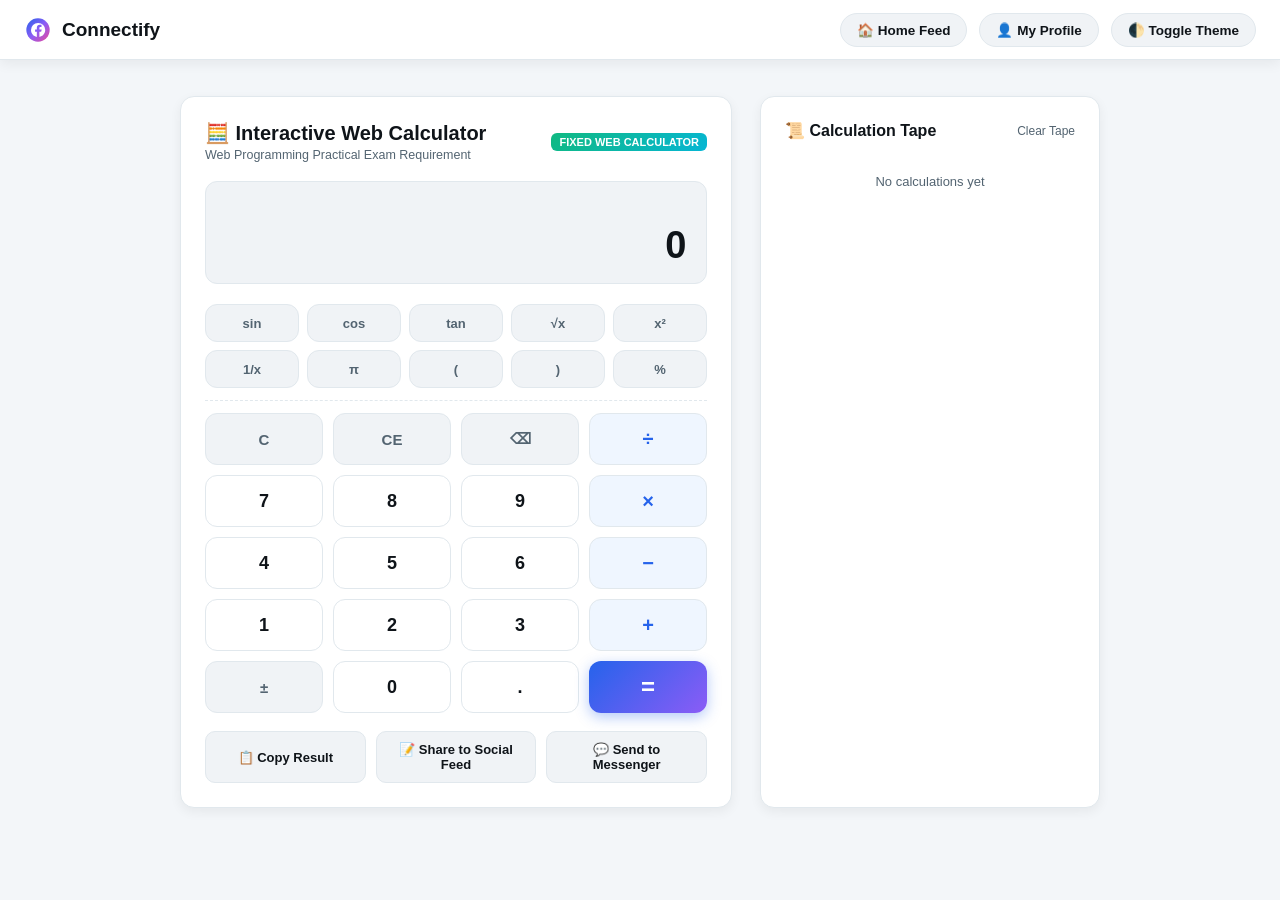
==== calculator.html @ 55ae2de0 "first commit" ====
<!DOCTYPE html>
<html lang="en">
<head>
    <meta charset="UTF-8">
    <meta name="viewport" content="width=device-width, initial-scale=1.0">
    <title>Web Calculator - Connectify Exam Project</title>
    <style>
        :root {
            --bg: #f3f6f9;
            --card: #ffffff;
            --text: #0f1419;
            --text-secondary: #536471;
            --border: #e1e8ed;
            --border-light: #eff3f4;
            --hover-bg: #f0f3f6;
            --primary: #2563eb;
            --primary-light: #eff6ff;
            --shadow: 0 4px 12px rgba(0,0,0,0.06);
            --shadow-lg: 0 20px 48px rgba(0,0,0,0.14);
            --radius: 14px;
        }
        body.dark-mode {
            --bg: #0b0e14;
            --card: #151921;
            --text: #f3f4f6;
            --text-secondary: #9ca3af;
            --border: #232936;
            --border-light: #1c222d;
            --hover-bg: #1e2430;
            --primary: #3b82f6;
            --primary-light: rgba(59, 130, 246, 0.15);
        }
        * { margin:0; padding:0; box-sizing:border-box; }
        body {
            font-family: -apple-system, BlinkMacSystemFont, "Segoe UI", Roboto, sans-serif;
            background: var(--bg);
            color: var(--text);
            min-height: 100vh;
            display: flex;
            flex-direction: column;
            transition: background 0.25s, color 0.25s;
        }
        .navbar {
            height: 60px;
            background: var(--card);
            border-bottom: 1px solid var(--border);
            display: flex;
            align-items: center;
            justify-content: space-between;
            padding: 0 24px;
            box-shadow: var(--shadow);
        }
        .nav-logo {
            display: flex;
            align-items: center;
            gap: 10px;
            text-decoration: none;
            color: var(--text);
            font-weight: 800;
            font-size: 19px;
        }
        .nav-links {
            display: flex;
            align-items: center;
            gap: 12px;
        }
        .nav-btn {
            display: inline-flex;
            align-items: center;
            gap: 6px;
            padding: 8px 16px;
            border-radius: 9999px;
            border: 1px solid var(--border);
            background: var(--hover-bg);
            color: var(--text);
            font-size: 13.5px;
            font-weight: 600;
            text-decoration: none;
            cursor: pointer;
            transition: all 0.2s;
        }
        .nav-btn:hover {
            border-color: var(--primary);
            color: var(--primary);
        }
        .container {
            max-width: 960px;
            margin: 36px auto;
            padding: 0 20px;
            width: 100%;
            display: grid;
            grid-template-columns: 1fr 340px;
            gap: 28px;
        }
        @media (max-width: 820px) {
            .container { grid-template-columns: 1fr; }
        }
        .card {
            background: var(--card);
            border: 1px solid var(--border);
            border-radius: var(--radius);
            box-shadow: var(--shadow);
            padding: 24px;
        }
        .calc-title-bar {
            display: flex;
            align-items: center;
            justify-content: space-between;
            margin-bottom: 18px;
        }
        .exam-tag {
            font-size: 11px;
            font-weight: 700;
            text-transform: uppercase;
            padding: 3px 8px;
            border-radius: 6px;
            background: linear-gradient(135deg, #10b981, #06b6d4);
            color: white;
        }
        .calc-screen {
            background: var(--hover-bg);
            border: 1px solid var(--border);
            border-radius: 12px;
            padding: 16px 20px;
            text-align: right;
            margin-bottom: 20px;
        }
        .screen-expr {
            font-size: 14px;
            color: var(--text-secondary);
            min-height: 20px;
            overflow: hidden;
            text-overflow: ellipsis;
        }
        .screen-val {
            font-size: 38px;
            font-weight: 800;
            letter-spacing: -0.5px;
            margin-top: 6px;
            overflow-x: auto;
        }
        .sci-keys {
            display: grid;
            grid-template-columns: repeat(5, 1fr);
            gap: 8px;
            margin-bottom: 12px;
            padding-bottom: 12px;
            border-bottom: 1px dashed var(--border);
        }
        .std-keys {
            display: grid;
            grid-template-columns: repeat(4, 1fr);
            gap: 10px;
        }
        .btn-k {
            height: 52px;
            border: 1px solid var(--border);
            border-radius: 12px;
            background: var(--card);
            color: var(--text);
            font-size: 18px;
            font-weight: 600;
            cursor: pointer;
            transition: all 0.15s ease;
            display: flex;
            align-items: center;
            justify-content: center;
        }
        .btn-k:hover { background: var(--hover-bg); transform: translateY(-1px); }
        .btn-k:active { transform: scale(0.97); }
        .btn-k.op {
            background: var(--primary-light);
            color: var(--primary);
            font-weight: 700;
            font-size: 20px;
        }
        .btn-k.op:hover { background: var(--primary); color: white; }
        .btn-k.func { background: var(--hover-bg); color: var(--text-secondary); font-size: 15px; }
        .btn-k.sci {
            height: 38px;
            font-size: 13px;
            background: var(--hover-bg);
            color: var(--text-secondary);
        }
        .btn-k.sci:hover { background: var(--primary-light); color: var(--primary); }
        .btn-k.eq {
            background: linear-gradient(135deg, #2563eb, #8b5cf6);
            color: white;
            border: none;
            font-size: 24px;
            font-weight: 700;
            box-shadow: 0 4px 14px rgba(37,99,235,0.35);
        }
        .btn-k.eq:hover { transform: translateY(-2px); box-shadow: 0 6px 18px rgba(37,99,235,0.45); }
        .calc-bottom-bar {
            display: flex;
            gap: 10px;
            margin-top: 18px;
        }
        .action-b {
            flex: 1;
            padding: 10px;
            border-radius: 10px;
            border: 1px solid var(--border);
            background: var(--hover-bg);
            color: var(--text);
            font-weight: 600;
            font-size: 13px;
            cursor: pointer;
            display: flex;
            align-items: center;
            justify-content: center;
            gap: 6px;
            transition: all 0.2s;
        }
        .action-b:hover {
            border-color: var(--primary);
            color: var(--primary);
        }
        .history-list {
            display: flex;
            flex-direction: column;
            gap: 8px;
            max-height: 480px;
            overflow-y: auto;
            margin-top: 14px;
        }
        .hist-item {
            padding: 10px 12px;
            border-radius: 10px;
            background: var(--hover-bg);
            cursor: pointer;
            transition: all 0.15s;
        }
        .hist-item:hover { background: var(--border-light); }
        .hist-expr { font-size: 12px; color: var(--text-secondary); }
        .hist-res { font-size: 15px; font-weight: 700; color: var(--primary); text-align: right; }
        .toast {
            position: fixed;
            bottom: 24px;
            left: 50%;
            transform: translateX(-50%) translateY(80px);
            background: #111827;
            color: white;
            padding: 10px 22px;
            border-radius: 9999px;
            font-size: 14px;
            font-weight: 600;
            box-shadow: var(--shadow-lg);
            opacity: 0;
            transition: all 0.3s;
            z-index: 99999;
        }
        .toast.show { transform: translateX(-50%) translateY(0); opacity: 1; }
    </style>
</head>
<body>

<nav class="navbar">
    <a href="index.html" class="nav-logo">
        <svg viewBox="0 0 24 24" width="28" height="28" fill="url(#calc-logo-grad)"><defs><linearGradient id="calc-logo-grad" x1="0" y1="0" x2="1" y2="1"><stop offset="0%" stop-color="#2563eb"/><stop offset="50%" stop-color="#8b5cf6"/><stop offset="100%" stop-color="#ec4899"/></linearGradient></defs><circle cx="12" cy="12" r="10"/><path d="M12 6a6 6 0 00-6 6c0 2.97 2.16 5.43 5 5.91V13.5H9.5V11.5H11v-1.5c0-1.5 1-2.5 2.5-2.5h1.5v2h-1c-.5 0-.8.4-.8.8v1.2h2l-.5 2h-1.5v4.41c2.84-.48 5-2.94 5-5.91a6 6 0 00-6-6z" fill="#fff"/></svg>
        Connectify
    </a>
    <div class="nav-links">
        <a href="index.html" class="nav-btn">🏠 Home Feed</a>
        <a href="profile.html" class="nav-btn">👤 My Profile</a>
        <button class="nav-btn" onclick="toggleDarkMode()">🌓 Toggle Theme</button>
    </div>
</nav>

<div class="container">
    <div class="card">
        <div class="calc-title-bar">
            <div>
                <h2 style="font-size:20px;display:flex;align-items:center;gap:8px;">
                    🧮 Interactive Web Calculator
                </h2>
                <span style="font-size:12.5px;color:var(--text-secondary);">Web Programming Practical Exam Requirement</span>
            </div>
            <span class="exam-tag">Fixed Web Calculator</span>
        </div>

        <div class="calc-screen">
            <div class="screen-expr" id="screenExpr"></div>
            <div class="screen-val" id="screenVal">0</div>
        </div>

        <div class="sci-keys">
            <button class="btn-k sci" onclick="calcSci('sin')">sin</button>
            <button class="btn-k sci" onclick="calcSci('cos')">cos</button>
            <button class="btn-k sci" onclick="calcSci('tan')">tan</button>
            <button class="btn-k sci" onclick="calcSci('sqrt')">√x</button>
            <button class="btn-k sci" onclick="calcSci('sqr')">x²</button>
            <button class="btn-k sci" onclick="calcSci('inv')">1/x</button>
            <button class="btn-k sci" onclick="calcSci('pi')">π</button>
            <button class="btn-k sci" onclick="calcInput('(')">(</button>
            <button class="btn-k sci" onclick="calcInput(')')">)</button>
            <button class="btn-k sci" onclick="calcInput('%')">%</button>
        </div>

        <div class="std-keys">
            <button class="btn-k func" onclick="calcClearAll()">C</button>
            <button class="btn-k func" onclick="calcClearEntry()">CE</button>
            <button class="btn-k func" onclick="calcBackspace()">⌫</button>
            <button class="btn-k op" onclick="calcOperator('/')">÷</button>

            <button class="btn-k" onclick="calcInput('7')">7</button>
            <button class="btn-k" onclick="calcInput('8')">8</button>
            <button class="btn-k" onclick="calcInput('9')">9</button>
            <button class="btn-k op" onclick="calcOperator('*')">×</button>

            <button class="btn-k" onclick="calcInput('4')">4</button>
            <button class="btn-k" onclick="calcInput('5')">5</button>
            <button class="btn-k" onclick="calcInput('6')">6</button>
            <button class="btn-k op" onclick="calcOperator('-')">−</button>

            <button class="btn-k" onclick="calcInput('1')">1</button>
            <button class="btn-k" onclick="calcInput('2')">2</button>
            <button class="btn-k" onclick="calcInput('3')">3</button>
            <button class="btn-k op" onclick="calcOperator('+')">+</button>

            <button class="btn-k func" onclick="calcNegate()">±</button>
            <button class="btn-k" onclick="calcInput('0')">0</button>
            <button class="btn-k" onclick="calcInput('.')">.</button>
            <button class="btn-k eq" onclick="calcCalculate()">=</button>
        </div>

        <div class="calc-bottom-bar">
            <button class="action-b" onclick="copyResult()">📋 Copy Result</button>
            <button class="action-b" onclick="shareToFeed()">📝 Share to Social Feed</button>
            <button class="action-b" onclick="location.href='index.html'">💬 Send to Messenger</button>
        </div>
    </div>

    <div class="card">
        <div style="display:flex;justify-content:space-between;align-items:center;">
            <h3 style="font-size:16px;">📜 Calculation Tape</h3>
            <button style="border:none;background:none;color:var(--text-secondary);cursor:pointer;font-size:12px;" onclick="clearTape()">Clear Tape</button>
        </div>
        <div class="history-list" id="tapeList"></div>
    </div>
</div>

<div class="toast" id="toast">Copied!</div>

<script>
let expression = '';
let currentVal = '0';
let evaluated = false;
let historyTape = [];

const THEME_KEY = 'connectify_theme';
function initTheme() {
    const cur = localStorage.getItem(THEME_KEY) || 'light';
    document.body.classList.toggle('dark-mode', cur === 'dark');
}
function toggleDarkMode() {
    const isDark = document.body.classList.toggle('dark-mode');
    localStorage.setItem(THEME_KEY, isDark ? 'dark' : 'light');
    showToast(`Switched to ${isDark ? 'Dark' : 'White'} Mode`);
}

function updateScreen() {
    document.getElementById('screenExpr').textContent = expression;
    document.getElementById('screenVal').textContent = currentVal;
}

function calcInput(c) {
    if (evaluated) {
        if (!isNaN(c) || c === '.') {
            currentVal = '0';
            expression = '';
        }
        evaluated = false;
    }
    if (c === '.') {
        if (currentVal.includes('.')) return;
        currentVal += '.';
    } else if (c === '(' || c === ')') {
        currentVal = (currentVal === '0') ? c : currentVal + c;
    } else {
        currentVal = (currentVal === '0' || currentVal === 'Error') ? c : currentVal + c;
    }
    updateScreen();
}

function calcOperator(op) {
    const sym = op === '*' ? '×' : (op === '/' ? '÷' : op);
    if (evaluated) {
        expression = currentVal + ' ' + sym + ' ';
        evaluated = false;
    } else {
        expression += (currentVal || '0') + ' ' + sym + ' ';
    }
    currentVal = '0';
    updateScreen();
}

function calcCalculate() {
    try {
        let full = (expression + currentVal).trim();
        if (!full) return;
        let sanitized = full.replace(/×/g, '*').replace(/÷/g, '/').replace(/−/g, '-');
        if (!/^[0-9+\-*/().\s%]+$/.test(sanitized)) {
            currentVal = 'Error';
            updateScreen();
            return;
        }
        sanitized = sanitized.replace(/([0-9.]+)%/g, '($1/100)');
        const res = Function('"use strict"; return (' + sanitized + ')')();
        if (!isFinite(res)) {
            currentVal = 'Cannot divide by 0';
        } else {
            currentVal = String(Math.round(res * 100000000) / 100000000);
            historyTape.unshift({ expr: full, res: currentVal });
            localStorage.setItem('socialvibe_calc_history', JSON.stringify(historyTape));
            renderTape();
        }
        expression = full + ' =';
        evaluated = true;
    } catch(e) {
        currentVal = 'Error';
    }
    updateScreen();
}

function calcClearAll() {
    expression = '';
    currentVal = '0';
    evaluated = false;
    updateScreen();
}

function calcClearEntry() {
    currentVal = '0';
    updateScreen();
}

function calcBackspace() {
    if (evaluated) { calcClearAll(); return; }
    currentVal = (currentVal.length > 1) ? currentVal.slice(0, -1) : '0';
    updateScreen();
}

function calcNegate() {
    if (currentVal === '0' || currentVal === 'Error') return;
    currentVal = currentVal.startsWith('-') ? currentVal.substring(1) : '-' + currentVal;
    updateScreen();
}

function calcSci(fn) {
    const val = parseFloat(currentVal);
    if (isNaN(val)) return;
    let r = 0, exp = '';
    switch(fn) {
        case 'sin': r = Math.sin(val * Math.PI / 180); exp = `sin(${val}°)`; break;
        case 'cos': r = Math.cos(val * Math.PI / 180); exp = `cos(${val}°)`; break;
        case 'tan': r = Math.tan(val * Math.PI / 180); exp = `tan(${val}°)`; break;
        case 'sqrt':
            if (val < 0) { currentVal = 'Invalid Input'; updateScreen(); return; }
            r = Math.sqrt(val); exp = `√(${val})`; break;
        case 'sqr': r = Math.pow(val, 2); exp = `sqr(${val})`; break;
        case 'inv':
            if (val === 0) { currentVal = 'Cannot divide by 0'; updateScreen(); return; }
            r = 1 / val; exp = `1/(${val})`; break;
        case 'pi': r = Math.PI; exp = 'π'; break;
    }
    currentVal = String(Math.round(r * 100000000) / 100000000);
    expression = exp + ' =';
    evaluated = true;
    updateScreen();
}

function renderTape() {
    const list = document.getElementById('tapeList');
    if (!list) return;
    if (historyTape.length === 0) {
        list.innerHTML = '<div style="font-size:13px;color:var(--text-secondary);text-align:center;padding:20px;">No calculations yet</div>';
        return;
    }
    list.innerHTML = historyTape.map(item => `
        <div class="hist-item" onclick="loadTapeItem('${escapeHtml(item.res)}')">
            <div class="hist-expr">${escapeHtml(item.expr)}</div>
            <div class="hist-res">= ${escapeHtml(item.res)}</div>
        </div>
    `).join('');
}

function loadTapeItem(val) {
    currentVal = val;
    expression = '';
    evaluated = true;
    updateScreen();
}

function clearTape() {
    historyTape = [];
    localStorage.removeItem('socialvibe_calc_history');
    renderTape();
    showToast('Tape cleared 🧹');
}

function copyResult() {
    if (navigator.clipboard) {
        navigator.clipboard.writeText(currentVal);
    }
    showToast(`Copied ${currentVal} 📋`);
}

function shareToFeed() {
    const full = expression ? `${expression} ${currentVal}` : `Calculated: ${currentVal}`;
    const posts = JSON.parse(localStorage.getItem('socialvibe_posts') || '[]');
    const me = JSON.parse(localStorage.getItem('socialvibe_profile') || '{"name":"User Name","avatar":"https://images.unsplash.com/photo-1535713875002-d1d0cf377fde?w=150"}');
    
    posts.unshift({
        id: Date.now(),
        author: me.name,
        avatar: me.avatar,
        time: 'Just now',
        text: `🧮 Web Calculator Result:\n${full}`,
        likes: 0,
        liked: false,
        comments: [],
        shares: 0,
        isOwn: true
    });
    localStorage.setItem('socialvibe_posts', JSON.stringify(posts));
    showToast('Result published to Connectify feed! 🚀');
    setTimeout(() => location.href = 'index.html', 1000);
}

function showToast(msg) {
    const t = document.getElementById('toast');
    t.textContent = msg;
    t.classList.add('show');
    setTimeout(() => t.classList.remove('show'), 2400);
}

function escapeHtml(s) {
    if (!s) return '';
    const d = document.createElement('div');
    d.textContent = s;
    return d.innerHTML;
}

window.addEventListener('keydown', (e) => {
    if (!isNaN(e.key)) calcInput(e.key);
    else if (['+', '-', '*', '/'].includes(e.key)) calcOperator(e.key);
    else if (e.key === 'Enter' || e.key === '=') { e.preventDefault(); calcCalculate(); }
    else if (e.key === 'Backspace') calcBackspace();
    else if (e.key === 'Escape') calcClearAll();
    else if (e.key === '.') calcInput('.');
});

document.addEventListener('DOMContentLoaded', () => {
    initTheme();
    try {
        const stored = localStorage.getItem('socialvibe_calc_history');
        if (stored) historyTape = JSON.parse(stored);
    } catch(e) {}
    renderTape();
});
</script>
</body>
</html>
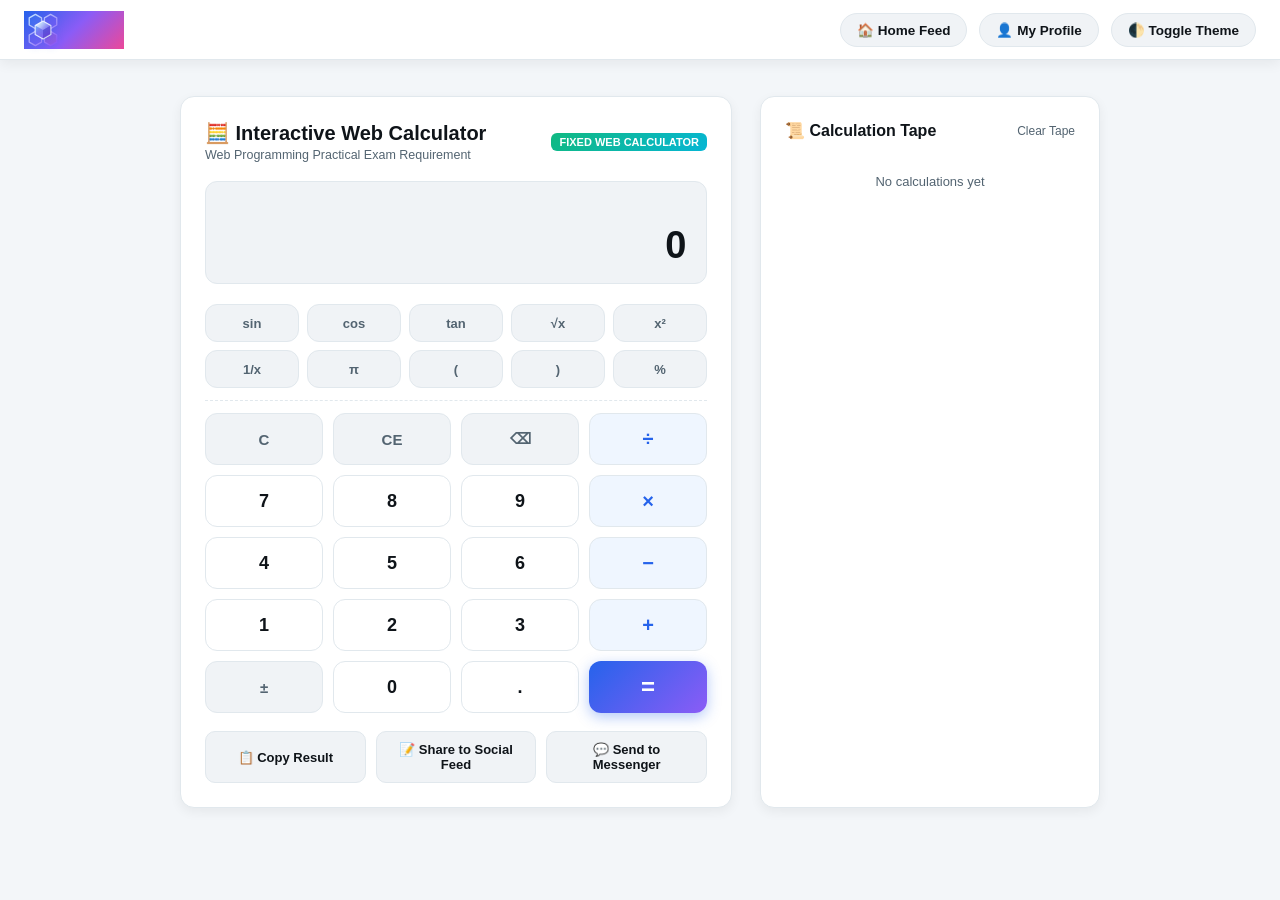
==== commit 6a601d04: "improving call stuff" ====
--- a/calculator.html
+++ b/calculator.html
@@ -50,15 +50,6 @@
             padding: 0 24px;
             box-shadow: var(--shadow);
         }
-        .nav-logo {
-            display: flex;
-            align-items: center;
-            gap: 10px;
-            text-decoration: none;
-            color: var(--text);
-            font-weight: 800;
-            font-size: 19px;
-        }
         .nav-links {
             display: flex;
             align-items: center;
@@ -94,6 +85,22 @@
         }
         @media (max-width: 820px) {
             .container { grid-template-columns: 1fr; }
+        }
+        @media (max-width: 600px) {
+            .navbar { height: auto; min-height: 60px; flex-wrap: wrap; gap: 8px; padding: 8px 12px; }
+            .navbar > .hive-brand { flex: 0 0 auto; }
+            .nav-links { flex: 1 1 100%; justify-content: center; flex-wrap: wrap; gap: 6px; }
+            .nav-btn { padding: 7px 10px; font-size: 12px; }
+            .container { margin-top: 20px; padding: 0 12px; gap: 16px; }
+            .card { padding: 16px; min-width: 0; }
+            .calc-title-bar { align-items: flex-start; gap: 10px; flex-wrap: wrap; }
+        }
+        @media (max-width: 360px) {
+            .navbar { padding-right: 8px; padding-left: 8px; }
+            .nav-links { justify-content: stretch; }
+            .nav-btn { flex: 1 1 auto; justify-content: center; padding: 7px 6px; font-size: 11px; }
+            .container { padding-right: 8px; padding-left: 8px; }
+            .card { padding: 12px; }
         }
         .card {
             background: var(--card);
@@ -253,13 +260,14 @@
         }
         .toast.show { transform: translateX(-50%) translateY(0); opacity: 1; }
     </style>
+    <link rel="stylesheet" href="css/hive-brand.css">
 </head>
 <body>
 
 <nav class="navbar">
-    <a href="index.html" class="nav-logo">
-        <svg viewBox="0 0 24 24" width="28" height="28" fill="url(#calc-logo-grad)"><defs><linearGradient id="calc-logo-grad" x1="0" y1="0" x2="1" y2="1"><stop offset="0%" stop-color="#2563eb"/><stop offset="50%" stop-color="#8b5cf6"/><stop offset="100%" stop-color="#ec4899"/></linearGradient></defs><circle cx="12" cy="12" r="10"/><path d="M12 6a6 6 0 00-6 6c0 2.97 2.16 5.43 5 5.91V13.5H9.5V11.5H11v-1.5c0-1.5 1-2.5 2.5-2.5h1.5v2h-1c-.5 0-.8.4-.8.8v1.2h2l-.5 2h-1.5v4.41c2.84-.48 5-2.94 5-5.91a6 6 0 00-6-6z" fill="#fff"/></svg>
-        Connectify
+    <a href="index.html" class="hive-brand hive-brand-static" aria-label="Hive home">
+        <img src="images/hive-logo.svg" alt="" aria-hidden="true">
+        <span class="logo-word">Hive</span>
     </a>
     <div class="nav-links">
         <a href="index.html" class="nav-btn">🏠 Home Feed</a>
--- a/css/hive-brand.css
+++ b/css/hive-brand.css
@@ -0,0 +1,31 @@
+.hive-brand {
+    display: flex;
+    align-items: center;
+    gap: 8px;
+    cursor: pointer;
+    text-decoration: none;
+    font-size: 24px;
+    font-weight: 900;
+    letter-spacing: -0.5px;
+    background: linear-gradient(135deg, var(--primary, #2563eb) 0%, var(--accent, #8b5cf6) 50%, #ec4899 100%);
+    -webkit-background-clip: text;
+    -webkit-text-fill-color: transparent;
+    background-clip: text;
+}
+.hive-brand-static {
+    background: linear-gradient(135deg, #2563eb 0%, #8b5cf6 50%, #ec4899 100%);
+}
+.hive-brand img {
+    width: 38px;
+    height: 38px;
+    flex: 0 0 auto;
+    filter: drop-shadow(0 2px 3px rgba(37, 99, 235, 0.22));
+}
+.hive-brand .logo-word {
+    font-family: "Segoe Script", "Brush Script MT", "URW Chancery L", cursive;
+    font-size: 30px;
+    font-weight: 600;
+    font-style: italic;
+    letter-spacing: -1.2px;
+    line-height: 1;
+}
